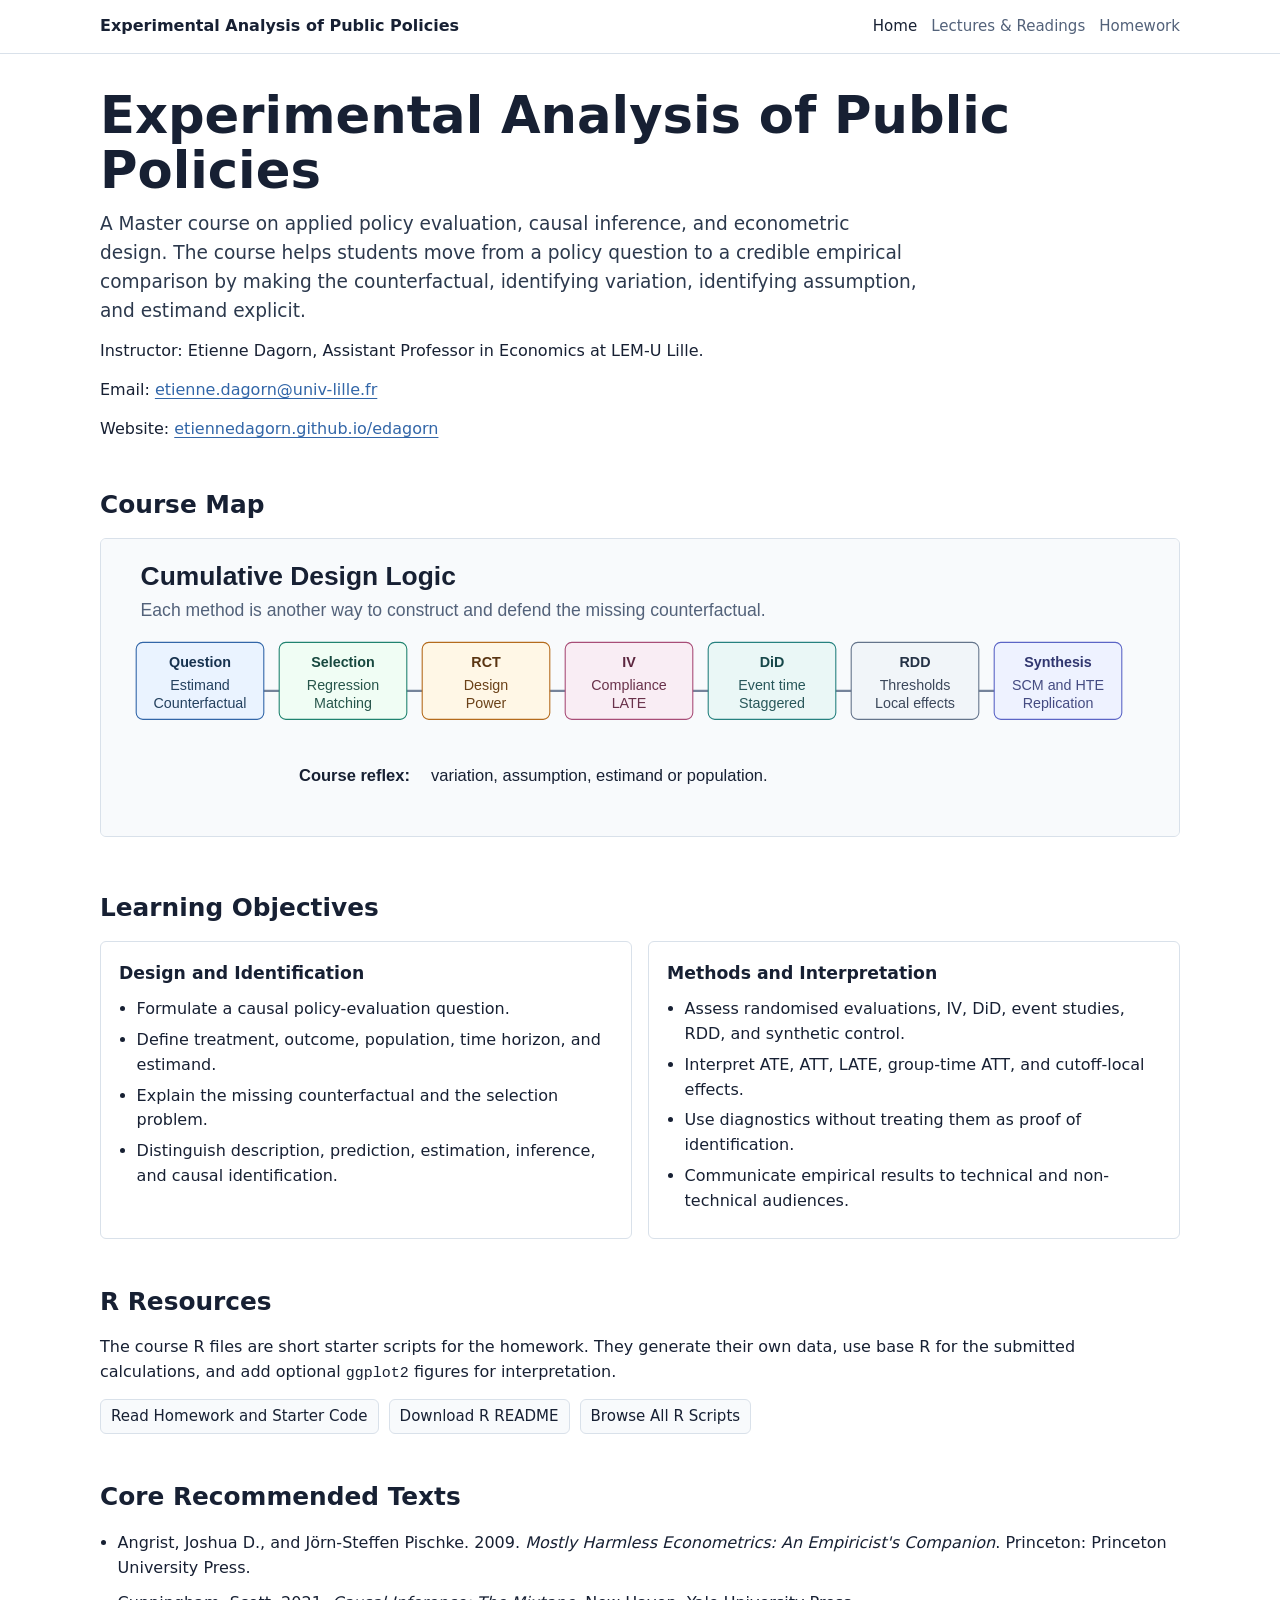
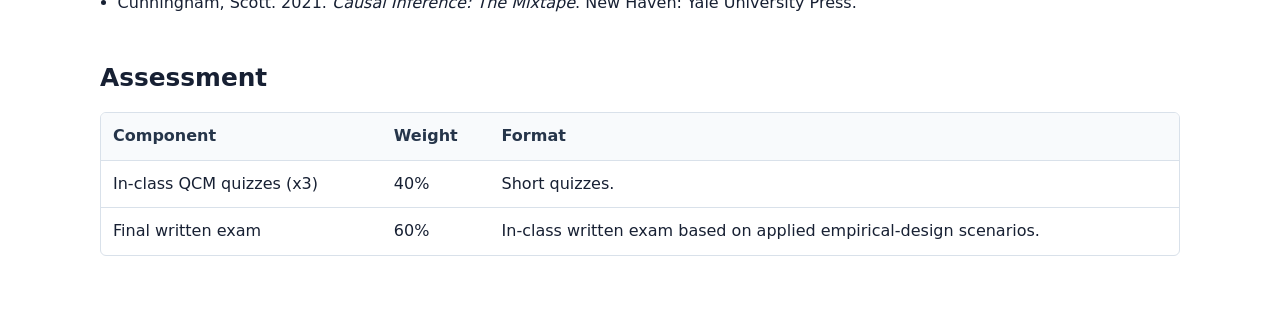
==== index.html @ 5244781f "Update student website" ====
<!doctype html>
<html lang="en">
  <head>
    <meta charset="utf-8">
    <meta name="viewport" content="width=device-width, initial-scale=1">
    <title>Experimental Analysis of Public Policies</title>
    <link rel="stylesheet" href="assets/site.css">
  </head>
  <body>
    <header class="site-header">
      <nav class="nav" aria-label="Main navigation">
        <a class="brand" href="index.html">Experimental Analysis of Public Policies</a>
        <div class="nav-links">
          <a href="index.html" aria-current="page">Home</a>
          <a href="sessions.html">Lectures & Readings</a>
          <a href="homework.html">Homework</a>
        </div>
      </nav>
    </header>

    <main>
      <h1>Experimental Analysis of Public Policies</h1>
      <p class="lead">A Master course on applied policy evaluation, causal inference, and econometric design. The course helps students move from a policy question to a credible empirical comparison by making the counterfactual, identifying variation, identifying assumption, and estimand explicit.</p>
      <p> Instructor: Etienne Dagorn, Assistant Professor in Economics at LEM-U Lille.</p>
      <p>Email: <a href="mailto:etienne.dagorn@univ-lille.fr">etienne.dagorn@univ-lille.fr</a></p>
      <p>Website: <a href="https://etiennedagorn.github.io/edagorn/">etiennedagorn.github.io/edagorn</a></p>
    
      <section class="course-map" aria-labelledby="course-map-title">
        <h2 id="course-map-title">Course Map</h2>
        <img src="assets/course-map.svg" alt="Course sequence from causal questions and counterfactuals to selection, RCTs, IV, DiD, RDD, synthetic control, heterogeneity, external validity, and replication.">
      </section>

      <section aria-labelledby="outcomes-title">
        <h2 id="outcomes-title">Learning Objectives</h2>
        <div class="grid two">
          <article class="card">
            <h3>Design and Identification</h3>
            <ul class="plain-list">
              <li>Formulate a causal policy-evaluation question.</li>
              <li>Define treatment, outcome, population, time horizon, and estimand.</li>
              <li>Explain the missing counterfactual and the selection problem.</li>
              <li>Distinguish description, prediction, estimation, inference, and causal identification.</li>
            </ul>
          </article>
          <article class="card">
            <h3>Methods and Interpretation</h3>
            <ul class="plain-list">
              <li>Assess randomised evaluations, IV, DiD, event studies, RDD, and synthetic control.</li>
              <li>Interpret ATE, ATT, LATE, group-time ATT, and cutoff-local effects.</li>
              <li>Use diagnostics without treating them as proof of identification.</li>
              <li>Communicate empirical results to technical and non-technical audiences.</li>
            </ul>
          </article>
        </div>
      </section>

      <section aria-labelledby="r-resources-title">
        <h2 id="r-resources-title">R Resources</h2>
        <p>The course R files are short starter scripts for the homework. They generate their own data, use base R for the submitted calculations, and add optional <code>ggplot2</code> figures for interpretation.</p>
        <div class="link-row">
          <a class="resource-link" href="homework.html">Read Homework and Starter Code</a>
          <a class="resource-link" href="downloads/r_exercises/README.md" download>Download R README</a>
          <a class="resource-link" href="homework.html">Browse All R Scripts</a>
        </div>
      </section>

      <section aria-labelledby="core-title">
        <h2 id="core-title">Core Recommended Texts</h2>
        <ul class="reference-list">
          <li>Angrist, Joshua D., and Jörn-Steffen Pischke. 2009. <em>Mostly Harmless Econometrics: An Empiricist's Companion</em>. Princeton: Princeton University Press. </li>
          <li>Cunningham, Scott. 2021. <em>Causal Inference: The Mixtape</em>. New Haven: Yale University Press.</li>
        </ul>
      </section>


      <section aria-labelledby="assessment-title">
        <h2 id="assessment-title">Assessment</h2>
        <div class="table-wrap">
          <table>
            <thead>
              <tr><th>Component</th><th>Weight</th><th>Format</th></tr>
            </thead>
            <tbody>
              <tr><td>In-class QCM quizzes (x3)</td><td>40%</td><td>Short quizzes.</td></tr>
              <tr><td>Final written exam</td><td>60%</td><td>In-class written exam based on applied empirical-design scenarios.</td></tr>
            </tbody>
          </table>
        </div>
      </section>
    </main>
  </body>
</html>
---- assets/site.css ----
:root {
  --ink: #172033;
  --muted: #53627a;
  --line: #d9e1ea;
  --soft: #f8fafc;
  --blue: #3266a8;
  --teal: #20836f;
  --amber: #b56b1c;
  --rose: #a84d77;
  --violet: #5b65c6;
  --white: #ffffff;
}

* {
  box-sizing: border-box;
}

body {
  margin: 0;
  background: var(--white);
  color: var(--ink);
  font-family: Inter, ui-sans-serif, system-ui, -apple-system, BlinkMacSystemFont, "Segoe UI", sans-serif;
  line-height: 1.55;
}

a {
  color: var(--blue);
  text-decoration-thickness: 0.08em;
  text-underline-offset: 0.18em;
}

a:hover,
a:focus {
  color: #244a7c;
}

.site-header {
  border-bottom: 1px solid var(--line);
  background: rgba(255, 255, 255, 0.96);
  position: sticky;
  top: 0;
  z-index: 10;
}

.nav {
  max-width: 1120px;
  margin: 0 auto;
  padding: 14px 20px;
  display: flex;
  gap: 18px;
  align-items: center;
  justify-content: space-between;
}

.brand {
  font-weight: 720;
  color: var(--ink);
  text-decoration: none;
}

.nav-links {
  display: flex;
  gap: 14px;
  flex-wrap: wrap;
  justify-content: flex-end;
  font-size: 0.94rem;
}

.nav-links a {
  color: var(--muted);
  text-decoration: none;
}

.nav-links a:hover,
.nav-links a:focus,
.nav-links a[aria-current="page"] {
  color: var(--ink);
}

main {
  max-width: 1120px;
  margin: 0 auto;
  padding: 34px 20px 56px;
}

.lead {
  max-width: 820px;
  font-size: 1.16rem;
  color: #2c394d;
}

h1 {
  margin: 0 0 12px;
  font-size: clamp(2rem, 4vw, 3.4rem);
  line-height: 1.08;
}

h2 {
  margin: 44px 0 14px;
  font-size: 1.55rem;
}

h3 {
  margin: 0 0 8px;
  font-size: 1.08rem;
}

p {
  margin: 0 0 14px;
}

.meta {
  margin: 18px 0 0;
  padding: 0;
  display: flex;
  gap: 10px;
  flex-wrap: wrap;
  list-style: none;
}

.meta li,
.tag {
  border: 1px solid var(--line);
  border-radius: 999px;
  padding: 5px 10px;
  color: var(--muted);
  background: var(--soft);
  font-size: 0.9rem;
}

.course-map {
  margin: 30px 0 8px;
}

.course-map img {
  width: 100%;
  height: auto;
  border: 1px solid var(--line);
  border-radius: 6px;
  background: var(--soft);
}

.grid {
  display: grid;
  grid-template-columns: repeat(3, minmax(0, 1fr));
  gap: 16px;
}

.grid.two {
  grid-template-columns: repeat(2, minmax(0, 1fr));
}

.card,
.session {
  border: 1px solid var(--line);
  border-radius: 6px;
  padding: 18px;
  background: var(--white);
}

.session {
  margin: 18px 0;
}

.session-header {
  display: flex;
  gap: 12px;
  align-items: baseline;
  justify-content: space-between;
}

.session-number {
  color: var(--teal);
  font-weight: 720;
  white-space: nowrap;
}

.materials-list,
.reference-list,
.plain-list {
  padding-left: 1.1rem;
  margin: 10px 0 0;
}

.materials-list li,
.reference-list li,
.plain-list li {
  margin: 6px 0;
}

.reference-list li {
  margin-bottom: 10px;
}

.link-row {
  display: flex;
  flex-wrap: wrap;
  gap: 10px;
  margin-top: 12px;
}

.resource-link {
  display: inline-flex;
  align-items: center;
  min-height: 34px;
  border: 1px solid var(--line);
  border-radius: 6px;
  padding: 5px 10px;
  background: var(--soft);
  color: var(--ink);
  text-decoration: none;
  font-size: 0.94rem;
}

.resource-link:hover,
.resource-link:focus {
  border-color: var(--blue);
  color: var(--blue);
}

.homework-layout {
  display: grid;
  grid-template-columns: 250px minmax(0, 1fr);
  gap: 18px;
  align-items: start;
}

#assignment-viewer {
  scroll-margin-top: 90px;
}

.assignment-picker {
  position: sticky;
  top: 82px;
  display: flex;
  flex-direction: column;
  gap: 8px;
  border: 1px solid var(--line);
  border-radius: 6px;
  padding: 10px;
  background: var(--soft);
}

.assignment-button {
  width: 100%;
  border: 1px solid var(--line);
  border-radius: 6px;
  padding: 10px;
  background: var(--white);
  color: var(--ink);
  font: inherit;
  text-align: left;
  cursor: pointer;
}

.assignment-button:hover,
.assignment-button:focus,
.assignment-button[aria-current] {
  border-color: var(--blue);
  background: #edf5ff;
}

.assignment-button span {
  display: block;
  font-weight: 700;
}

.assignment-button small {
  display: block;
  margin-top: 2px;
  color: var(--muted);
  font-size: 0.84rem;
  line-height: 1.35;
}

.markdown-body {
  min-width: 0;
  border: 1px solid var(--line);
  border-radius: 6px;
  padding: 24px;
  background: var(--white);
}

.markdown-body h1 {
  margin: 0 0 14px;
  font-size: 1.9rem;
  line-height: 1.16;
}

.markdown-body h2 {
  margin: 30px 0 12px;
  padding-top: 16px;
  border-top: 1px solid var(--line);
  font-size: 1.28rem;
}

.markdown-body h1 + h2,
.markdown-body .link-row + h1 + h2 {
  border-top: 0;
  padding-top: 0;
}

.markdown-body h3 {
  margin: 22px 0 8px;
  font-size: 1.04rem;
}

.markdown-body ul,
.markdown-body ol {
  margin: 8px 0 16px;
  padding-left: 1.35rem;
}

.markdown-body li {
  margin: 7px 0;
}

.markdown-body pre {
  overflow-x: auto;
  margin: 14px 0 18px;
  border-radius: 6px;
  padding: 14px 16px;
  background: #111827;
  color: #f8fafc;
  line-height: 1.45;
}

.markdown-body pre code {
  background: transparent;
  color: inherit;
  padding: 0;
}

.markdown-body code {
  border-radius: 4px;
  padding: 0.08rem 0.24rem;
  background: #eef2f7;
  color: #223047;
}

.inline-file-link {
  color: var(--blue);
  text-decoration: none;
}

.inline-file-link code {
  color: inherit;
  background: #edf5ff;
}

.inline-file-link:hover code,
.inline-file-link:focus code {
  text-decoration: underline;
}

.markdown-body .table-wrap {
  margin: 12px 0 18px;
}

.markdown-body table {
  min-width: 0;
}

.r-code-panel {
  margin-top: 30px;
  padding-top: 16px;
  border-top: 1px solid var(--line);
}

.r-code-panel h2 {
  margin-top: 0;
}

.callout {
  margin: 20px 0;
  border-left: 4px solid var(--teal);
  background: #f0fdf4;
  padding: 14px 16px;
  border-radius: 0 6px 6px 0;
}

.warning {
  border-left-color: var(--amber);
  background: #fff7e6;
}

.table-wrap {
  overflow-x: auto;
  border: 1px solid var(--line);
  border-radius: 6px;
}

table {
  width: 100%;
  border-collapse: collapse;
  min-width: 720px;
}

th,
td {
  padding: 11px 12px;
  text-align: left;
  border-bottom: 1px solid var(--line);
  vertical-align: top;
}

th {
  background: var(--soft);
  color: #26354a;
  font-weight: 700;
}

tr:last-child td {
  border-bottom: 0;
}

code {
  font-family: ui-monospace, SFMono-Regular, Menlo, Consolas, monospace;
  font-size: 0.94em;
}

.footer {
  border-top: 1px solid var(--line);
  color: var(--muted);
  padding: 22px 20px 36px;
}

.footer-inner {
  max-width: 1120px;
  margin: 0 auto;
  font-size: 0.92rem;
}

@media (max-width: 820px) {
  .nav {
    align-items: flex-start;
    flex-direction: column;
  }

  .nav-links {
    justify-content: flex-start;
  }

  .grid,
  .grid.two {
    grid-template-columns: 1fr;
  }

  .session-header {
    display: block;
  }

  .homework-layout {
    grid-template-columns: 1fr;
  }

  .assignment-picker {
    position: static;
  }

  .markdown-body {
    padding: 18px;
  }

  table {
    min-width: 620px;
  }
}
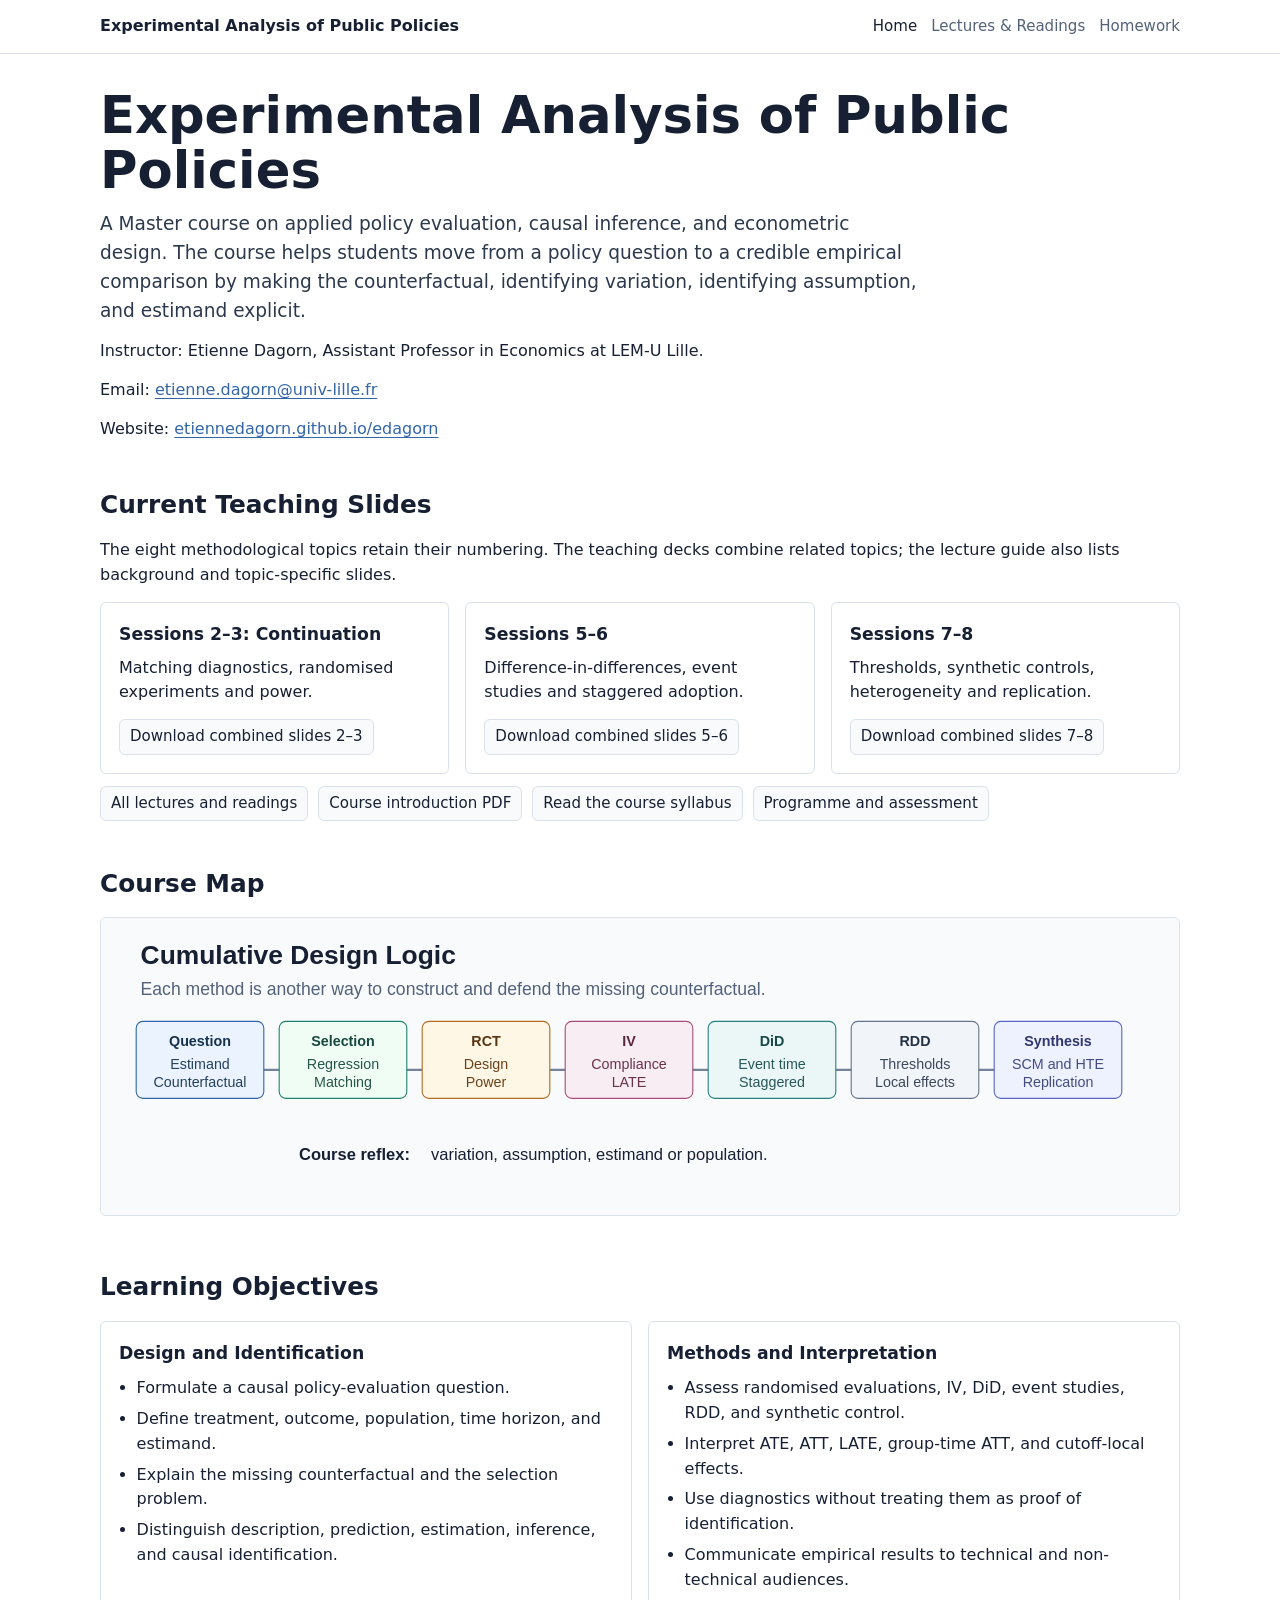
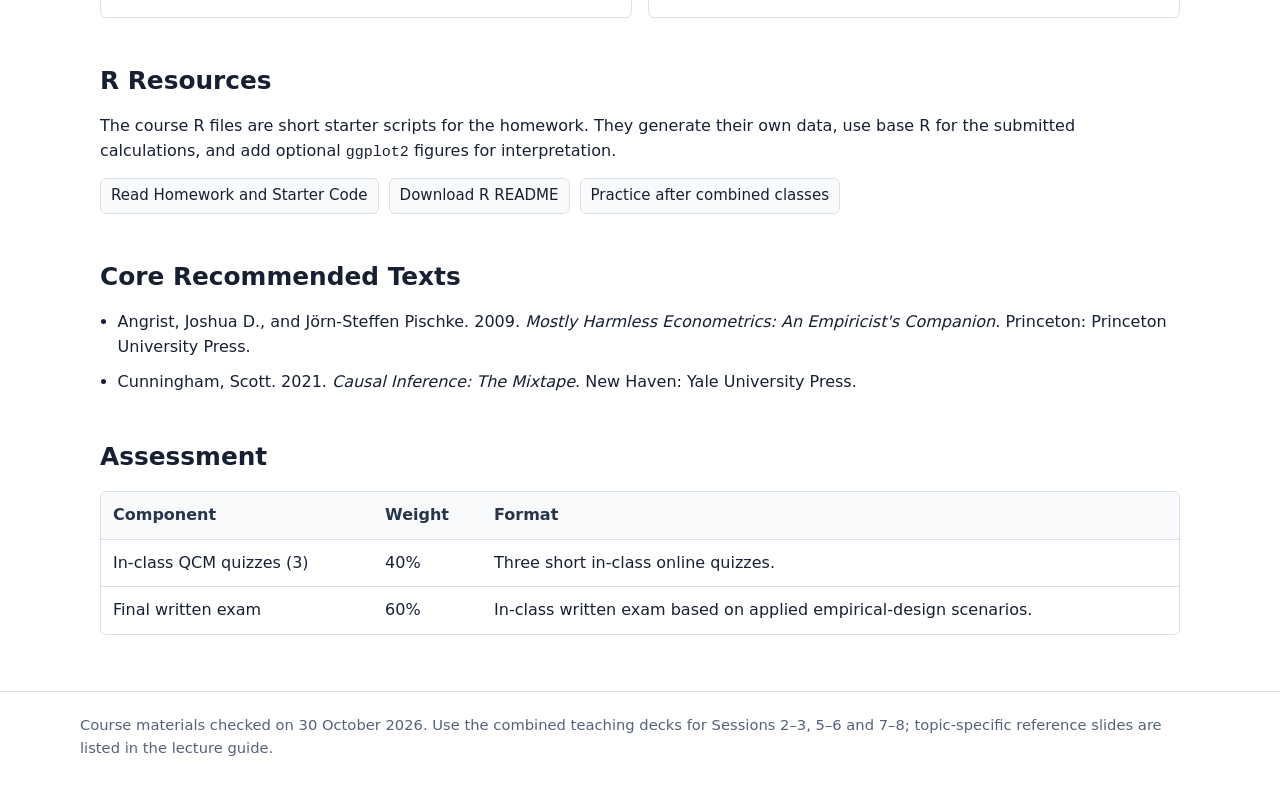
==== commit b042b52f: "Update teaching slides, course resources and three-quiz assessment" ====
--- a/index.html
+++ b/index.html
@@ -25,6 +25,34 @@
       <p>Email: <a href="mailto:etienne.dagorn@univ-lille.fr">etienne.dagorn@univ-lille.fr</a></p>
       <p>Website: <a href="https://etiennedagorn.github.io/edagorn/">etiennedagorn.github.io/edagorn</a></p>
     
+      <section aria-labelledby="teaching-slides-title">
+        <h2 id="teaching-slides-title">Current Teaching Slides</h2>
+        <p>The eight methodological topics retain their numbering. The teaching decks combine related topics; the lecture guide also lists background and topic-specific slides.</p>
+        <div class="grid">
+          <article class="card">
+            <h3>Sessions 2–3: Continuation</h3>
+            <p>Matching diagnostics, randomised experiments and power.</p>
+            <a class="resource-link" href="downloads/slides/session_02_03_merged.pdf">Download combined slides 2–3</a>
+          </article>
+          <article class="card">
+            <h3>Sessions 5–6</h3>
+            <p>Difference-in-differences, event studies and staggered adoption.</p>
+            <a class="resource-link" href="downloads/slides/session_05_06_merged.pdf">Download combined slides 5–6</a>
+          </article>
+          <article class="card">
+            <h3>Sessions 7–8</h3>
+            <p>Thresholds, synthetic controls, heterogeneity and replication.</p>
+            <a class="resource-link" href="downloads/slides/session_07_08_merged.pdf">Download combined slides 7–8</a>
+          </article>
+        </div>
+        <div class="link-row">
+          <a class="resource-link" href="sessions.html">All lectures and readings</a>
+          <a class="resource-link" href="downloads/slides/introduction_slides.pdf">Course introduction PDF</a>
+          <a class="resource-link" href="downloads/syllabus/syllabus_s2_experimental_method.html">Read the course syllabus</a>
+          <a class="resource-link" href="downloads/syllabus/syllabus_8_session_addendum.md" download>Programme and assessment</a>
+        </div>
+      </section>
+
       <section class="course-map" aria-labelledby="course-map-title">
         <h2 id="course-map-title">Course Map</h2>
         <img src="assets/course-map.svg" alt="Course sequence from causal questions and counterfactuals to selection, RCTs, IV, DiD, RDD, synthetic control, heterogeneity, external validity, and replication.">
@@ -60,7 +88,7 @@
         <div class="link-row">
           <a class="resource-link" href="homework.html">Read Homework and Starter Code</a>
           <a class="resource-link" href="downloads/r_exercises/README.md" download>Download R README</a>
-          <a class="resource-link" href="homework.html">Browse All R Scripts</a>
+          <a class="resource-link" href="sessions.html#combined-practice">Practice after combined classes</a>
         </div>
       </section>
 
@@ -81,12 +109,15 @@
               <tr><th>Component</th><th>Weight</th><th>Format</th></tr>
             </thead>
             <tbody>
-              <tr><td>In-class QCM quizzes (x3)</td><td>40%</td><td>Short quizzes.</td></tr>
+              <tr><td>In-class QCM quizzes (3)</td><td>40%</td><td>Three short in-class online quizzes.</td></tr>
               <tr><td>Final written exam</td><td>60%</td><td>In-class written exam based on applied empirical-design scenarios.</td></tr>
             </tbody>
           </table>
         </div>
       </section>
     </main>
+    <footer class="footer">
+      <div class="footer-inner">Course materials checked on <time datetime="2026-10-30">30 October 2026</time>. Use the combined teaching decks for Sessions 2–3, 5–6 and 7–8; topic-specific reference slides are listed in the lecture guide.</div>
+    </footer>
   </body>
 </html>
--- a/assets/site.css
+++ b/assets/site.css
@@ -329,6 +329,7 @@
   background: transparent;
   color: inherit;
   padding: 0;
+  overflow-wrap: normal;
 }
 
 .markdown-body code {
@@ -336,6 +337,7 @@
   padding: 0.08rem 0.24rem;
   background: #eef2f7;
   color: #223047;
+  overflow-wrap: anywhere;
 }
 
 .inline-file-link {
